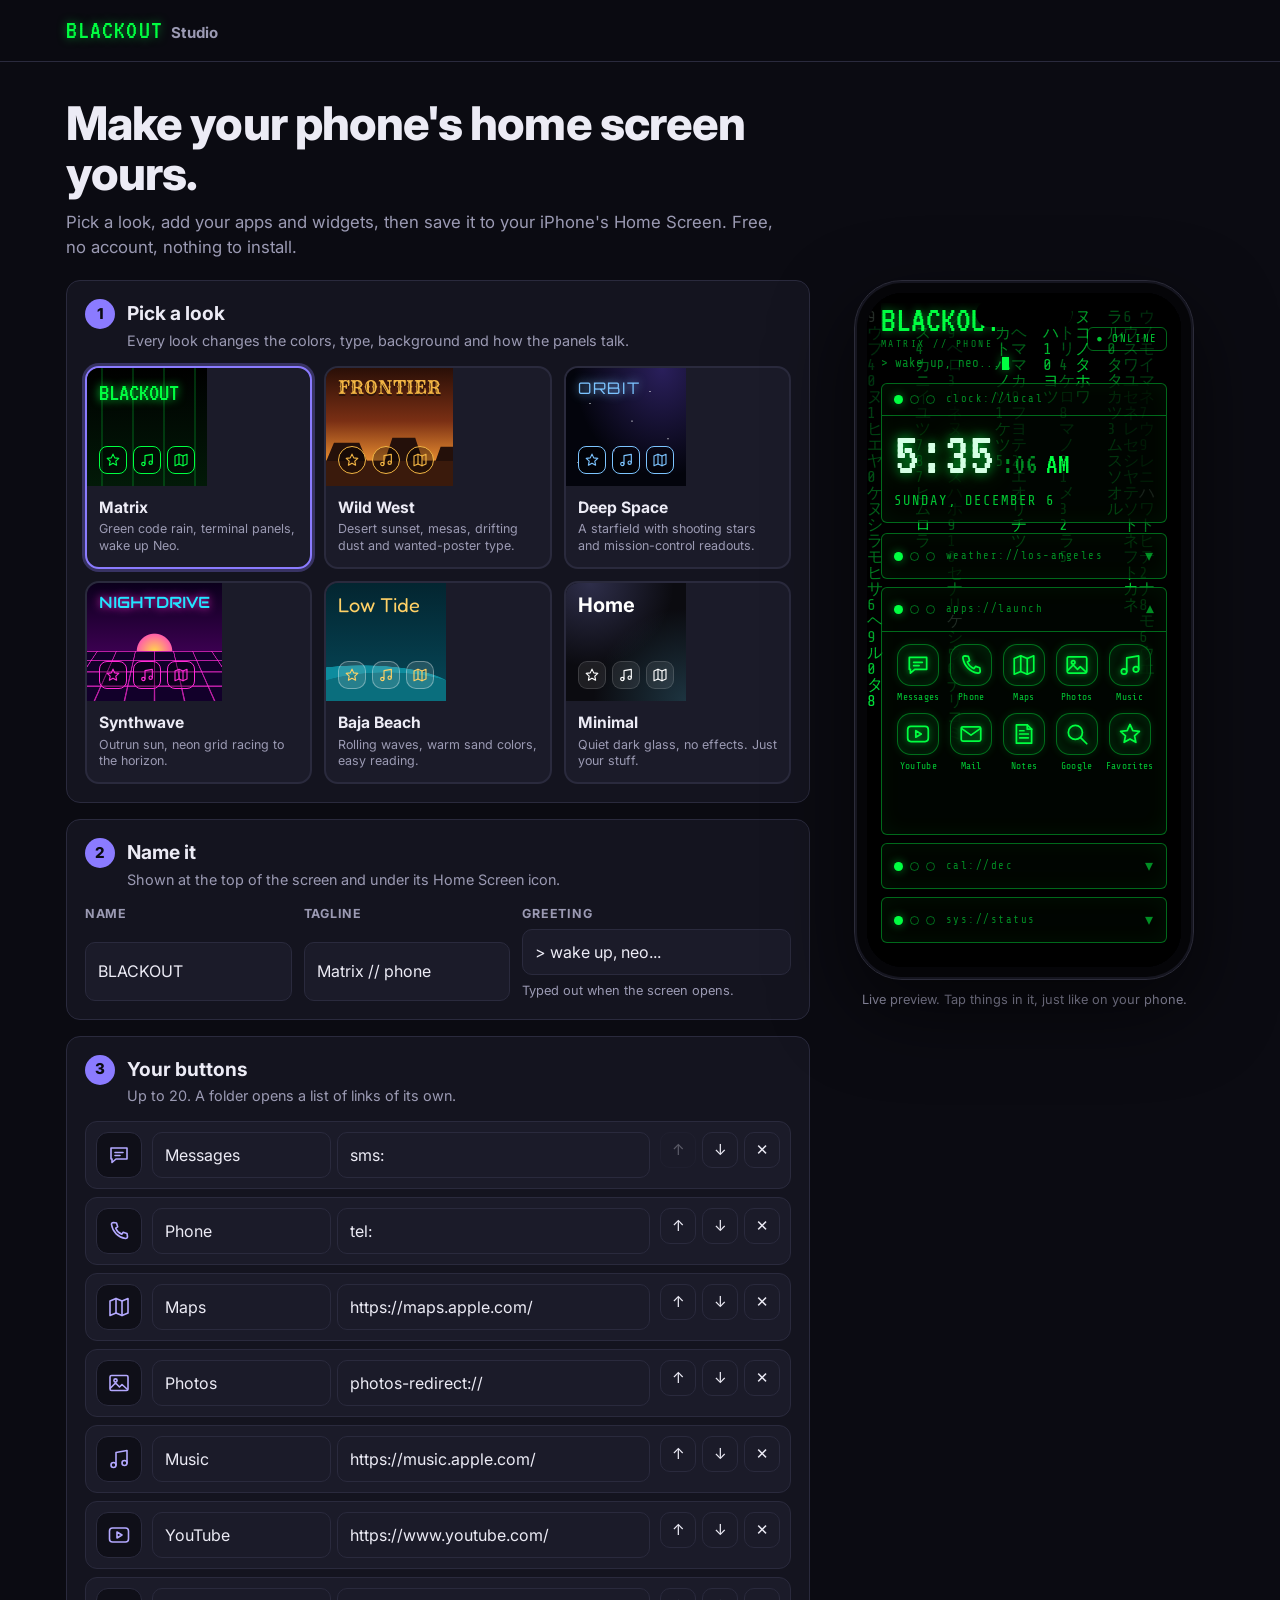
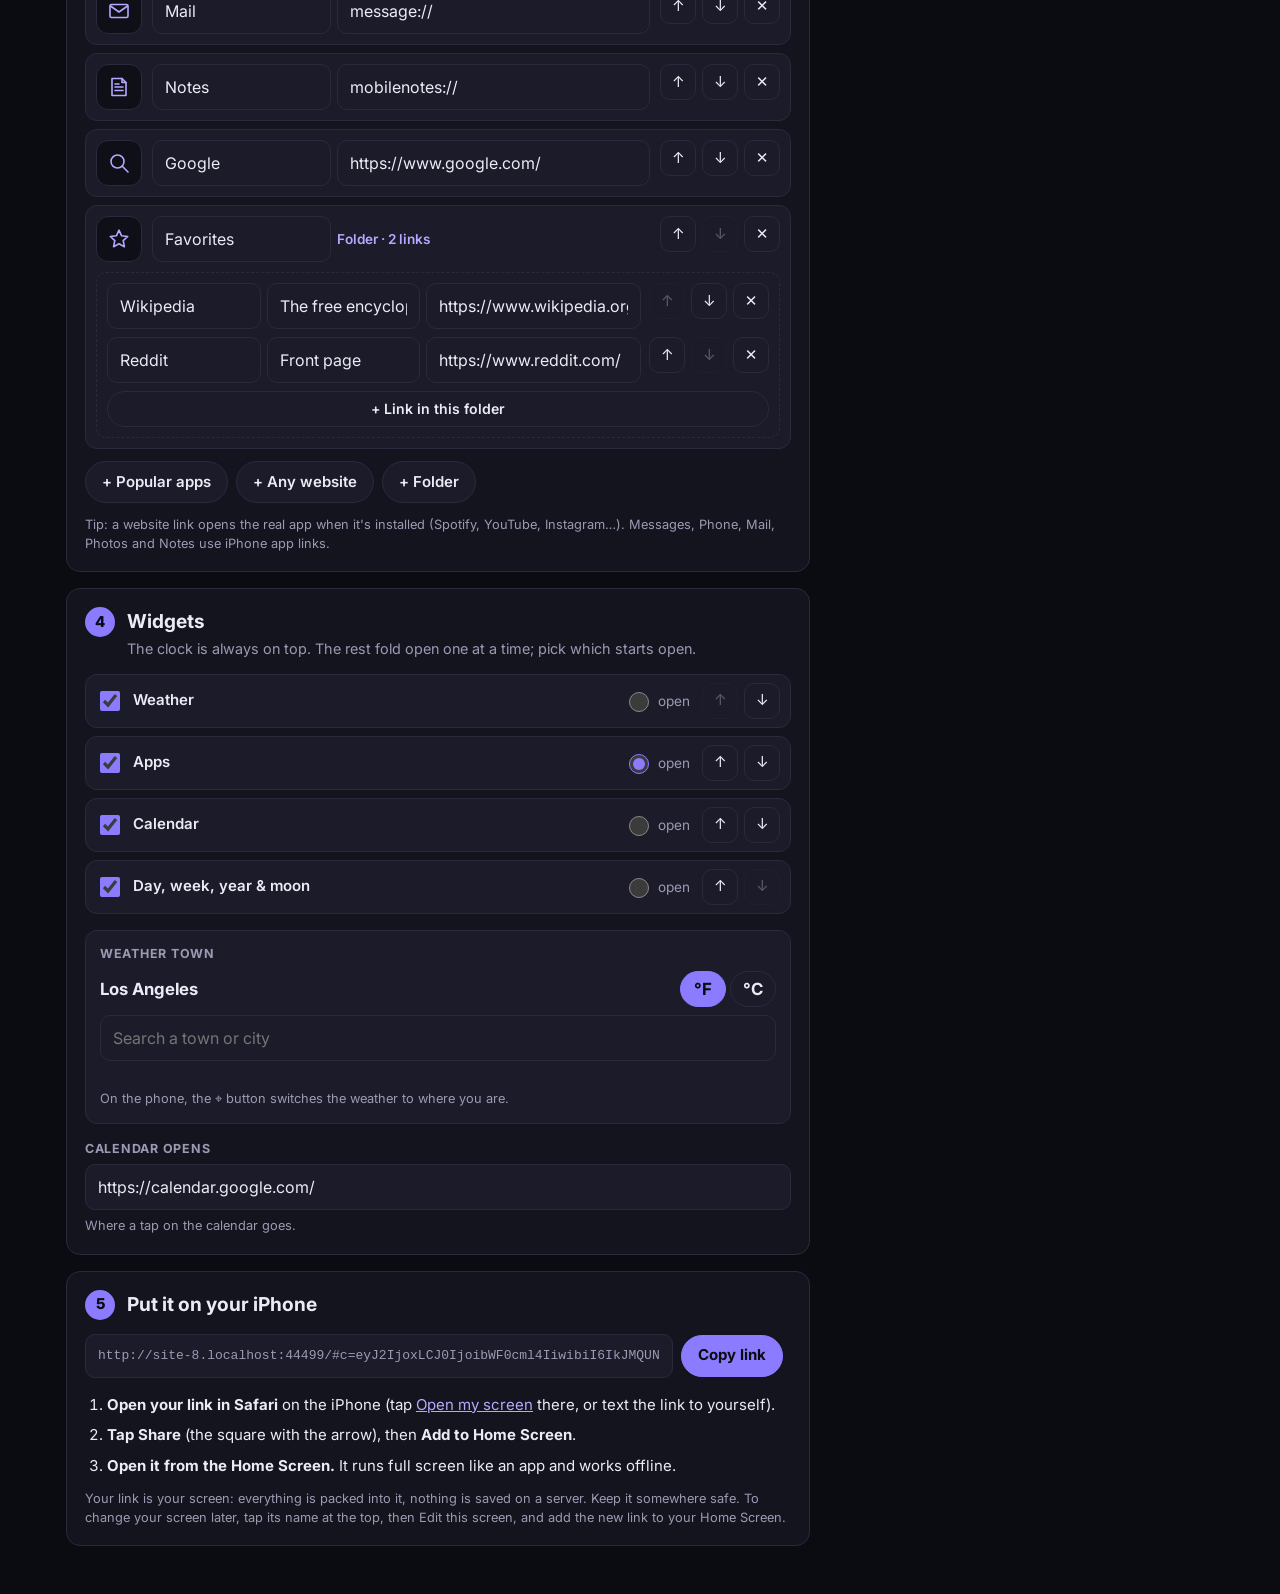
==== build.html @ 145faa7d "Add Blackout Studio: themes and a builder for anyone's screen Six themes (Matrix, Wild West, Deep Sp" ====
<!doctype html>
<html lang="en">
<head>
  <meta charset="utf-8" />
  <meta name="viewport" content="width=device-width, initial-scale=1, viewport-fit=cover" />
  <meta name="theme-color" content="#0b0b12" />
  <title>Blackout Studio · Make your own home screen</title>
  <meta name="description" content="Theme your iPhone home screen: pick a look, add your apps and widgets, and get your own link to add to your Home Screen." />
  <link rel="icon" href="/matrix-icon.svg" type="image/svg+xml" />
  <link rel="preconnect" href="https://fonts.googleapis.com" />
  <link rel="preconnect" href="https://fonts.gstatic.com" crossorigin />
  <link href="https://fonts.googleapis.com/css2?family=Inter:wght@400;500;600;700;800&family=Share+Tech+Mono&family=VT323&family=Rye&family=Orbitron:wght@700&family=Audiowide&family=Fredoka:wght@600&display=swap" rel="stylesheet" />
  <link rel="stylesheet" href="/build.css" />
</head>
<body>
  <noscript><p style="padding:16px">The builder needs JavaScript turned on.</p></noscript>
  <script src="/themes.js"></script>
  <script src="/build.js"></script>
</body>
</html>
---- build.css ----
/* BLACKOUT Studio — the builder page. Quiet dark studio chrome so the
 * themes themselves carry the color. */
:root {
  --bg: #0b0b12;
  --panel: #14141f;
  --panel-2: #1b1b29;
  --line: #2a2a3d;
  --text: #ecebf5;
  --muted: #9b9ab3;
  --accent: #8b7bff;
  --accent-2: #b4a9ff;
  --danger: #ff6b7a;
  --radius: 14px;
  --font: "Inter", system-ui, -apple-system, sans-serif;
  color-scheme: dark;
}
* { box-sizing: border-box; }
html { -webkit-text-size-adjust: 100%; }
body { margin: 0; background: var(--bg); color: var(--text); font: 15px/1.5 var(--font); }
a { color: var(--accent-2); }
button, input { font: inherit; color: inherit; }
:focus-visible { outline: 2px solid var(--accent); outline-offset: 2px; }

/* Top bar */
.top { position: sticky; top: 0; z-index: 20; background: rgba(11, 11, 18, 0.85); -webkit-backdrop-filter: blur(12px); backdrop-filter: blur(12px); border-bottom: 1px solid var(--line); }
.top-inner { max-width: 1180px; margin: 0 auto; display: flex; align-items: center; justify-content: space-between; padding: calc(10px + env(safe-area-inset-top)) 16px 10px; }
.logo { display: flex; align-items: baseline; gap: 8px; text-decoration: none; color: var(--text); }
.logo b { font-family: "VT323", monospace; font-weight: 400; font-size: 1.7rem; letter-spacing: 0.04em; color: #00ff41; text-shadow: 0 0 10px rgba(0, 255, 65, 0.5); }
.logo span { font-weight: 700; color: var(--muted); }

.studio { max-width: 1180px; margin: 0 auto; padding: 0 16px calc(48px + env(safe-area-inset-bottom)); }
.hero { padding: 36px 0 20px; max-width: 720px; }
.hero h1 { margin: 0; font-size: clamp(1.9rem, 5vw, 2.9rem); line-height: 1.08; letter-spacing: -0.02em; font-weight: 800; }
.hero p { margin: 12px 0 0; color: var(--muted); font-size: 1.05rem; }

.cols { display: grid; gap: 24px; }
@media (min-width: 980px) { .cols { grid-template-columns: minmax(0, 1fr) 380px; align-items: start; } }

/* Steps */
.steps { display: grid; gap: 16px; min-width: 0; }
.step { background: var(--panel); border: 1px solid var(--line); border-radius: var(--radius); padding: 18px; }
.step-head { display: flex; gap: 12px; align-items: flex-start; margin-bottom: 14px; }
.step-head h2 { margin: 0; font-size: 1.2rem; font-weight: 700; }
.step-head p { margin: 2px 0 0; color: var(--muted); font-size: 0.9rem; }
.num { flex: 0 0 auto; display: grid; place-items: center; width: 30px; height: 30px; border-radius: 50%; background: var(--accent); color: #0b0b12; font-weight: 800; }

.field { display: grid; gap: 6px; min-width: 0; }
.flabel { margin: 0; font-size: 0.78rem; font-weight: 700; text-transform: uppercase; letter-spacing: 0.06em; color: var(--muted); }
.field small, .note { color: var(--muted); font-size: 0.8rem; }
.note { margin: 12px 0 0; }
input[type="text"], input[type="search"] {
  width: 100%; min-height: 44px; padding: 10px 12px; border-radius: 10px;
  background: var(--panel-2); border: 1px solid var(--line); font-size: 16px;
}
input:focus { border-color: var(--accent); outline: none; }
.row3 { display: grid; gap: 12px; }
@media (min-width: 640px) { .row3 { grid-template-columns: 1fr 1fr 1.3fr; } }

.btn {
  display: inline-flex; align-items: center; justify-content: center; gap: 6px; min-height: 42px; padding: 0 16px;
  border-radius: 999px; border: 1px solid var(--line); background: var(--panel-2); font-weight: 600; cursor: pointer;
}
.btn:hover:not(:disabled) { border-color: var(--accent); }
.btn:disabled { opacity: 0.45; cursor: not-allowed; }
.btn.primary { background: var(--accent); border-color: var(--accent); color: #0b0b12; font-weight: 700; }
.btn.ghost { background: transparent; }
.btn.small { min-height: 36px; font-size: 0.88rem; }
.btn.wide { width: 100%; margin-top: 14px; }
.mini {
  display: grid; place-items: center; width: 36px; height: 36px; border-radius: 10px;
  border: 1px solid var(--line); background: var(--panel-2); cursor: pointer; font-size: 0.95rem;
}
.mini:disabled { opacity: 0.3; cursor: default; }
.mini.danger:hover { border-color: var(--danger); color: var(--danger); }
.tools { display: flex; gap: 6px; flex: 0 0 auto; }

/* Theme cards */
.themes { display: grid; gap: 12px; grid-template-columns: repeat(2, minmax(0, 1fr)); }
@media (min-width: 720px) { .themes { grid-template-columns: repeat(3, minmax(0, 1fr)); } }
.theme-card {
  display: flex; flex-direction: column; text-align: left; padding: 0; overflow: hidden; cursor: pointer;
  border-radius: var(--radius); border: 2px solid var(--line); background: var(--panel-2);
  transition: border-color 0.15s ease, transform 0.15s ease;
}
.theme-card:hover { transform: translateY(-2px); }
.theme-card[aria-pressed="true"] { border-color: var(--accent); box-shadow: 0 0 0 3px rgba(139, 123, 255, 0.3); }
.tc-text { display: grid; gap: 2px; padding: 10px 12px 12px; }
.tc-text b { font-size: 0.98rem; }
.tc-text small { color: var(--muted); font-size: 0.78rem; line-height: 1.35; }

.swatch {
  position: relative; display: flex; flex-direction: column; justify-content: space-between; height: 118px; padding: 12px;
  background: var(--a); color: var(--b); overflow: hidden;
}
.sw-name { position: relative; z-index: 1; font-size: 1.25rem; line-height: 1; text-shadow: 0 0 10px var(--b); }
.sw-icons { position: relative; z-index: 1; display: flex; gap: 6px; }
.sw-icons i { display: grid; place-items: center; width: 28px; height: 28px; border-radius: 8px; border: 1px solid var(--b); background: rgba(0, 0, 0, 0.35); }
.sw-icons svg { width: 16px; height: 16px; fill: none; stroke: var(--b); stroke-width: 1.7; stroke-linecap: round; stroke-linejoin: round; }

.theme-matrix { background: repeating-linear-gradient(90deg, transparent 0 14px, rgba(0, 255, 65, 0.18) 14px 16px, transparent 16px 31px), linear-gradient(#000, #021a08); }
.theme-matrix .sw-name { font-family: "VT323", monospace; font-size: 1.6rem; }
.theme-western { background: linear-gradient(#2a0f07 0, #7a2f14 45%, #e3892f 78%, #3a1a0c 79%); }
.theme-western::after { content: ""; position: absolute; left: 0; right: 0; bottom: 21%; height: 26px; background: #24100a; clip-path: polygon(0 100%, 6% 30%, 26% 30%, 32% 100%, 46% 100%, 52% 10%, 70% 10%, 76% 100%, 86% 100%, 90% 45%, 100% 45%, 100% 100%); }
.theme-western .sw-name { font-family: "Rye", serif; font-size: 1.1rem; color: #f2b544; text-shadow: 0 2px 0 #2a140b; }
.theme-western .sw-icons i { border-radius: 50%; }
.theme-space { background: radial-gradient(1px 1px at 20% 30%, #fff, transparent), radial-gradient(1px 1px at 70% 20%, #fff, transparent), radial-gradient(1.5px 1.5px at 40% 70%, #c9b6ff, transparent), radial-gradient(1px 1px at 85% 60%, #fff, transparent), radial-gradient(1px 1px at 10% 80%, #fff, transparent), radial-gradient(1px 1px at 55% 45%, #fff, transparent), radial-gradient(ellipse at 80% 0%, #2a1f5c 0, #03040c 65%); }
.theme-space .sw-name { font-family: "Orbitron", sans-serif; font-size: 1rem; letter-spacing: 0.12em; }
.theme-synthwave { background: linear-gradient(transparent 58%, #12002a 58%), radial-gradient(circle at 50% 58%, #ffd84a 0, #ff5ea8 18%, transparent 19%), linear-gradient(#0b001c, #3b0050 58%); }
.theme-synthwave::after { content: ""; position: absolute; left: -20%; right: -20%; bottom: 0; height: 42%; background: repeating-linear-gradient(90deg, transparent 0 18px, rgba(255, 43, 214, 0.7) 18px 19px), repeating-linear-gradient(0deg, transparent 0 9px, rgba(255, 43, 214, 0.7) 9px 10px); transform: perspective(60px) rotateX(35deg); transform-origin: top; }
.theme-synthwave .sw-name { font-family: "Audiowide", sans-serif; font-size: 1rem; color: #22e4ff; text-shadow: 0 0 8px #ff2bd6; }
.theme-ocean { background: radial-gradient(ellipse 120% 40% at 50% 100%, #0a6e7d 0 60%, transparent 61%), radial-gradient(ellipse 140% 40% at 30% 92%, #0d8c9e 0 55%, transparent 56%), linear-gradient(#032530, #06495a); }
.theme-ocean .sw-name { font-family: "Fredoka", sans-serif; color: #ffd166; text-shadow: none; }
.theme-ocean .sw-icons i { border-color: rgba(255, 255, 255, 0.35); background: rgba(255, 255, 255, 0.12); border-radius: 10px; }
.theme-ocean .sw-icons svg { stroke: #ffd166; }
.theme-minimal { background: radial-gradient(circle at 20% 0%, #2e2e4a 0, transparent 55%), radial-gradient(circle at 100% 100%, #1d3440 0, transparent 55%), #0b0b10; }
.theme-minimal .sw-name { font-family: "Inter", sans-serif; font-weight: 700; text-shadow: none; }
.theme-minimal .sw-icons i { border-color: rgba(255, 255, 255, 0.14); background: rgba(255, 255, 255, 0.08); border-radius: 9px; }

/* Apps */
.app-list, .folder-links, .widget-list, .geo-results { list-style: none; margin: 0; padding: 0; }
.app-list { display: grid; gap: 8px; }
.app-row { display: grid; grid-template-columns: auto minmax(0, 1fr) auto; gap: 10px; align-items: center; padding: 10px; border-radius: 12px; background: var(--panel-2); border: 1px solid var(--line); }
.app-fields { display: grid; gap: 6px; min-width: 0; }
@media (min-width: 640px) { .app-fields { grid-template-columns: 0.8fr 1.4fr; } }
.app-row .tools { align-self: start; }
@media (max-width: 520px) {
  .app-row { grid-template-columns: auto minmax(0, 1fr); }
  .app-row > .tools { grid-column: 1 / -1; justify-content: flex-end; }
}
.tag { align-self: center; color: var(--accent-2); font-size: 0.85rem; font-weight: 600; }
.icon-pick {
  display: grid; place-items: center; width: 46px; height: 46px; border-radius: 12px; cursor: pointer;
  border: 1px solid var(--line); background: #0f0f18;
}
.icon-pick svg { width: 24px; height: 24px; fill: none; stroke: var(--accent-2); stroke-width: 1.6; stroke-linecap: round; stroke-linejoin: round; }
.icon-pick[aria-pressed="true"] { border-color: var(--accent); background: rgba(139, 123, 255, 0.18); }
.folder-box { grid-column: 1 / -1; display: grid; gap: 8px; padding: 10px; border-radius: 10px; border: 1px dashed var(--line); }
.folder-links { display: grid; gap: 8px; }
.flink { display: flex; gap: 8px; align-items: flex-start; }
.flink-fields { flex: 1; min-width: 0; display: grid; gap: 6px; }
@media (min-width: 640px) { .flink-fields { grid-template-columns: 1fr 1fr 1.4fr; } }
.adds { display: flex; flex-wrap: wrap; gap: 8px; margin-top: 12px; }

/* Widgets */
.widget-list { display: grid; gap: 8px; }
.widget-row { display: flex; align-items: center; gap: 12px; padding: 8px 10px; border-radius: 12px; background: var(--panel-2); border: 1px solid var(--line); }
.widget-row.off { opacity: 0.6; }
.switch { flex: 1; display: flex; align-items: center; gap: 10px; min-height: 36px; cursor: pointer; font-weight: 600; }
.switch input, .radio input { width: 20px; height: 20px; accent-color: var(--accent); }
.radio { display: flex; align-items: center; gap: 6px; color: var(--muted); font-size: 0.85rem; cursor: pointer; }
.weather-box { display: grid; gap: 8px; margin: 16px 0; padding: 14px; border-radius: 12px; background: var(--panel-2); border: 1px solid var(--line); }
.current-spot { margin: 0; display: flex; align-items: center; justify-content: space-between; gap: 10px; font-size: 1.05rem; }
.units { display: flex; gap: 4px; }
.unit { min-width: 46px; min-height: 36px; border-radius: 999px; border: 1px solid var(--line); background: transparent; cursor: pointer; font-weight: 700; }
.unit[aria-pressed="true"] { background: var(--accent); border-color: var(--accent); color: #0b0b12; }
.geo-results { display: grid; gap: 4px; }
.geo-results button { width: 100%; display: flex; flex-wrap: wrap; gap: 0 8px; align-items: baseline; padding: 10px 12px; border-radius: 10px; border: 1px solid var(--line); background: #0f0f18; cursor: pointer; text-align: left; }
.geo-results button:hover { border-color: var(--accent); }
.geo-results span, .geo-results .none { color: var(--muted); font-size: 0.85rem; }

/* Get it */
.link-row { display: flex; flex-wrap: wrap; gap: 8px; align-items: center; }
.link-box { flex: 1 1 260px; font-family: ui-monospace, monospace; font-size: 13px !important; color: var(--muted); }
.copied { color: #5ee08a; font-weight: 700; font-size: 0.9rem; }
.how { margin: 16px 0 0; padding-left: 22px; display: grid; gap: 8px; }
.how b { color: var(--text); }

/* Preview */
.preview { display: none; }
@media (min-width: 980px) {
  .preview { display: grid; justify-items: center; gap: 10px; position: sticky; top: 76px; }
  .show-preview { display: none; }
}
.phone { position: relative; width: 340px; height: 700px; border-radius: 48px; padding: 12px; background: #050508; border: 1px solid #2c2c3a; box-shadow: 0 30px 80px rgba(0, 0, 0, 0.6), inset 0 0 0 2px #15151f; }
.phone-screen { width: 100%; height: 100%; border: 0; border-radius: 36px; background: #000; }
.notch { position: absolute; top: 20px; left: 50%; transform: translateX(-50%); width: 96px; height: 26px; border-radius: 20px; background: #000; z-index: 2; }
.hint { margin: 0; color: var(--muted); font-size: 0.8rem; text-align: center; }
.full-preview { position: fixed; inset: 0; z-index: 50; background: #000; }
.full-preview iframe { width: 100%; height: 100%; border: 0; }
.close-preview { position: fixed; z-index: 51; left: 50%; transform: translateX(-50%); bottom: calc(16px + env(safe-area-inset-bottom)); box-shadow: 0 8px 24px rgba(0, 0, 0, 0.5); }

/* Dialogs */
.dialog-backdrop { position: fixed; inset: 0; z-index: 60; display: grid; place-items: end center; background: rgba(0, 0, 0, 0.6); padding: 16px; }
@media (min-width: 640px) { .dialog-backdrop { place-items: center; } }
.dialog { width: min(520px, 100%); max-height: 85vh; overflow-y: auto; background: var(--panel); border: 1px solid var(--line); border-radius: 18px; padding: 16px 16px calc(16px + env(safe-area-inset-bottom)); }
.dialog-head { display: flex; align-items: center; justify-content: space-between; margin-bottom: 12px; }
.dialog-head h3 { margin: 0; font-size: 1.1rem; }
.icon-grid { display: grid; grid-template-columns: repeat(auto-fill, minmax(52px, 1fr)); gap: 8px; }
.icon-grid .icon-pick { width: 100%; aspect-ratio: 1; height: auto; }
.catalog { display: grid; grid-template-columns: repeat(auto-fill, minmax(140px, 1fr)); gap: 8px; }
.cat-item { display: flex; align-items: center; gap: 10px; padding: 8px; border-radius: 12px; border: 1px solid var(--line); background: var(--panel-2); cursor: pointer; text-align: left; }
.cat-item .icon-pick { width: 38px; height: 38px; }
.cat-item.added { border-color: #5ee08a; }
.cat-item.added b::after { content: " ✓"; color: #5ee08a; }

@media (prefers-reduced-motion: reduce) {
  .theme-card { transition: none; }
}
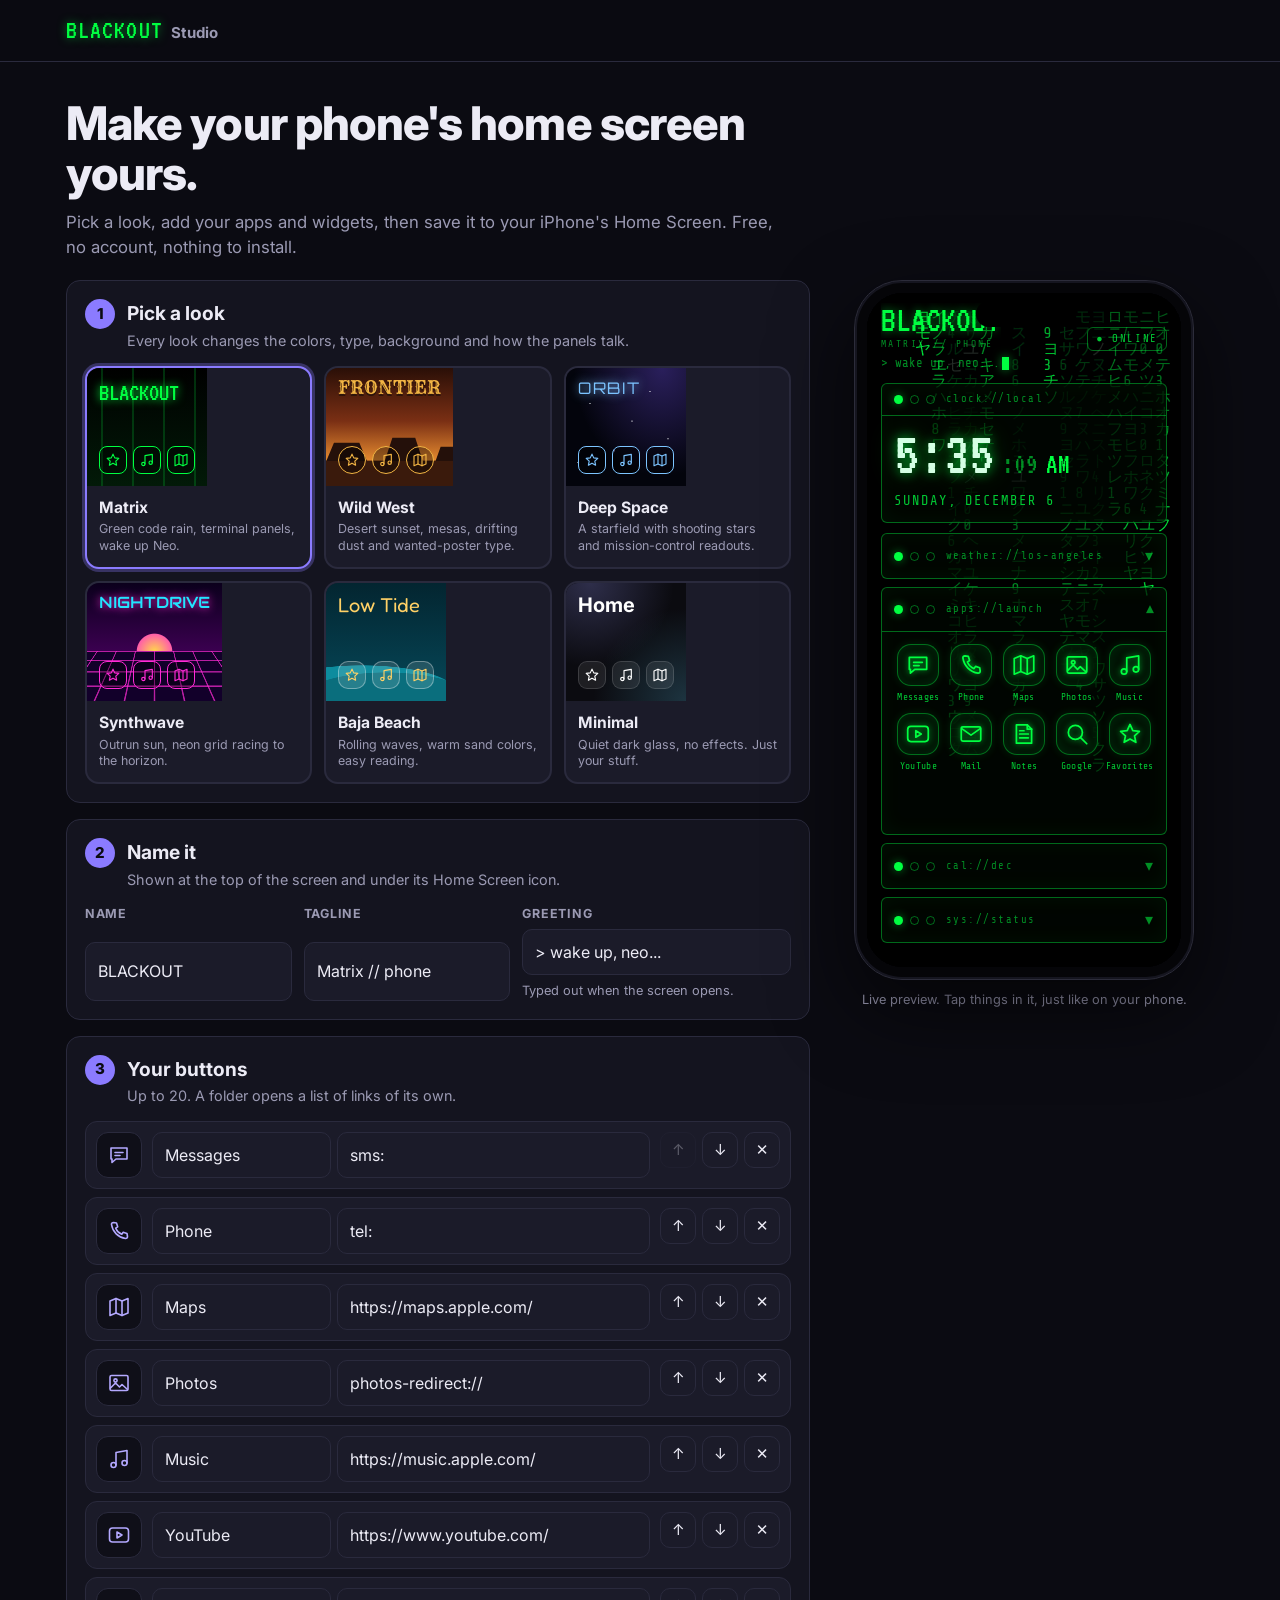
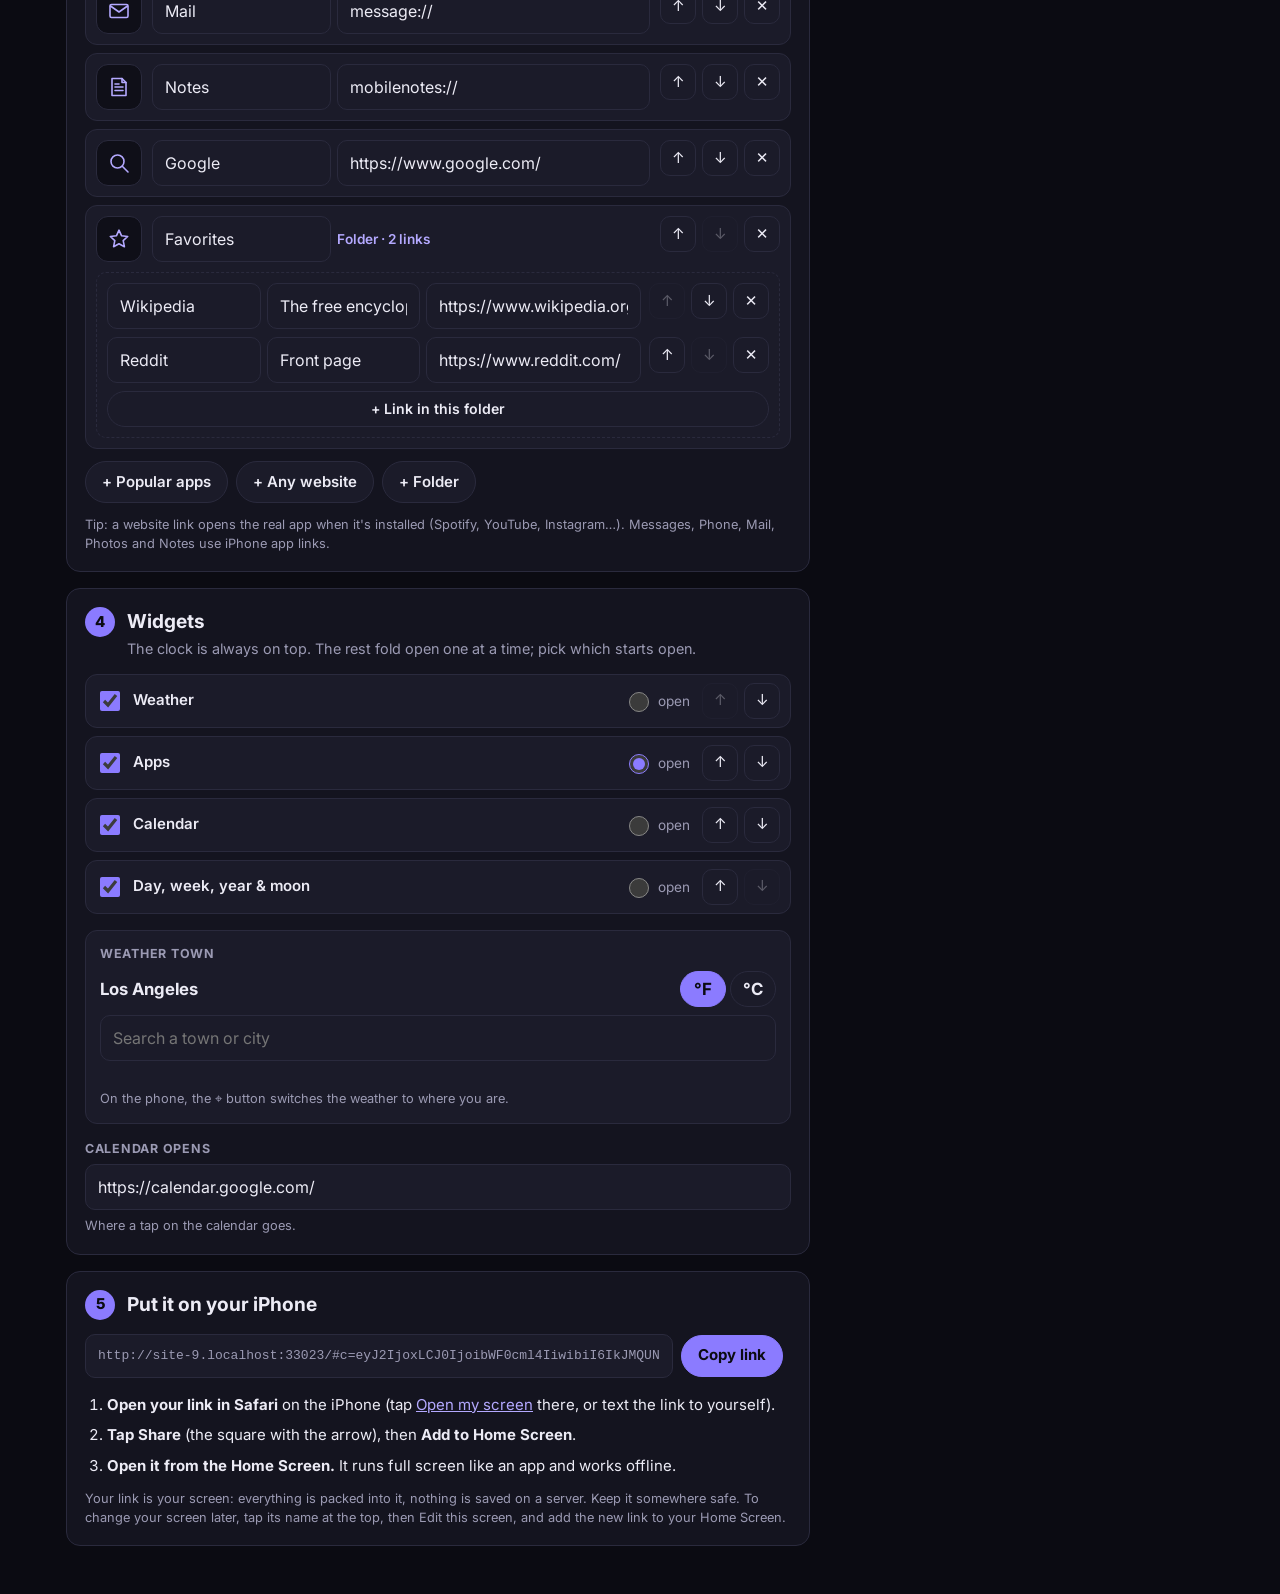
==== commit 8b4fdba9: "Merge main into icon branch Co-Authored-By: Claude Sonnet 5.5 <noreply@anthropic.com> Claude-Session" ====
--- a/build.html
+++ b/build.html
@@ -7,6 +7,8 @@
   <title>Blackout Studio · Make your own home screen</title>
   <meta name="description" content="Theme your iPhone home screen: pick a look, add your apps and widgets, and get your own link to add to your Home Screen." />
   <link rel="icon" href="/matrix-icon.svg" type="image/svg+xml" />
+  <link rel="icon" href="/favicon.ico" sizes="48x48" />
+  <link rel="icon" href="/favicon-32.png" sizes="32x32" type="image/png" />
   <link rel="preconnect" href="https://fonts.googleapis.com" />
   <link rel="preconnect" href="https://fonts.gstatic.com" crossorigin />
   <link href="https://fonts.googleapis.com/css2?family=Inter:wght@400;500;600;700;800&family=Share+Tech+Mono&family=VT323&family=Rye&family=Orbitron:wght@700&family=Audiowide&family=Fredoka:wght@600&display=swap" rel="stylesheet" />
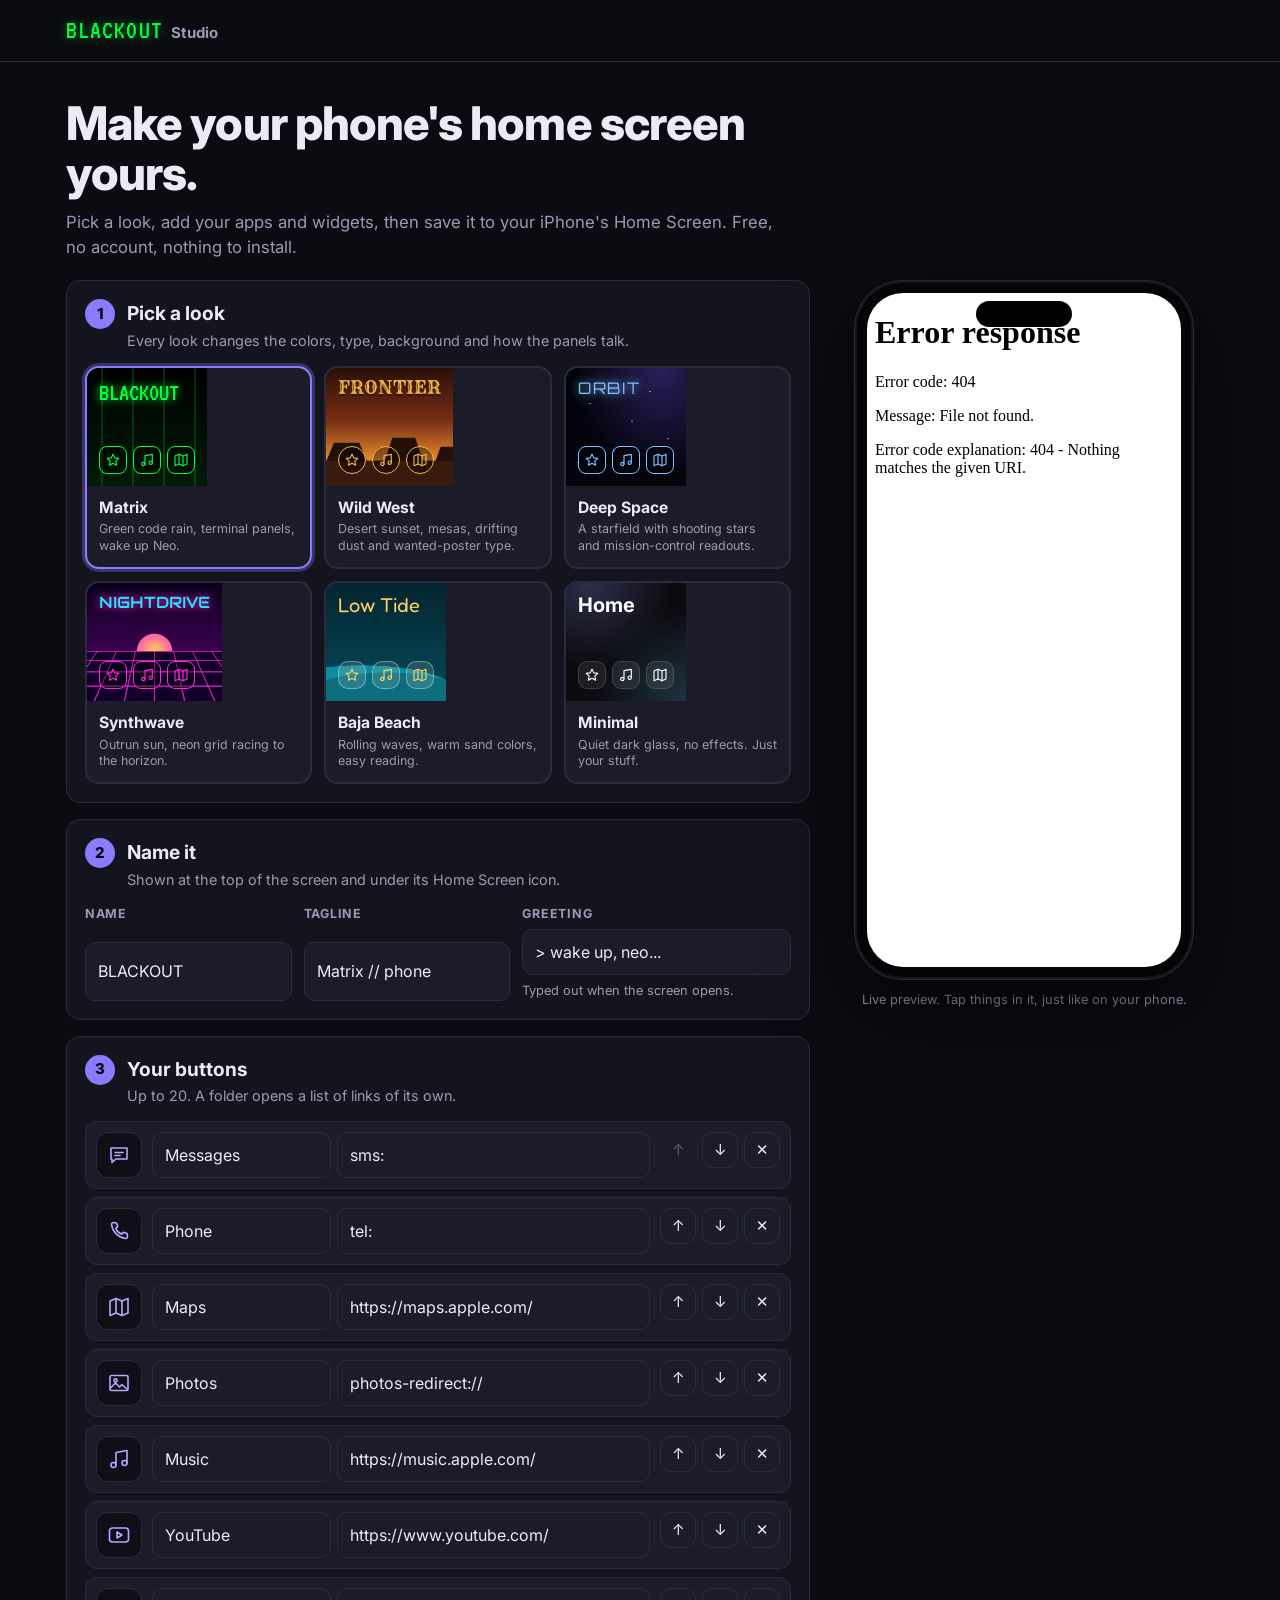
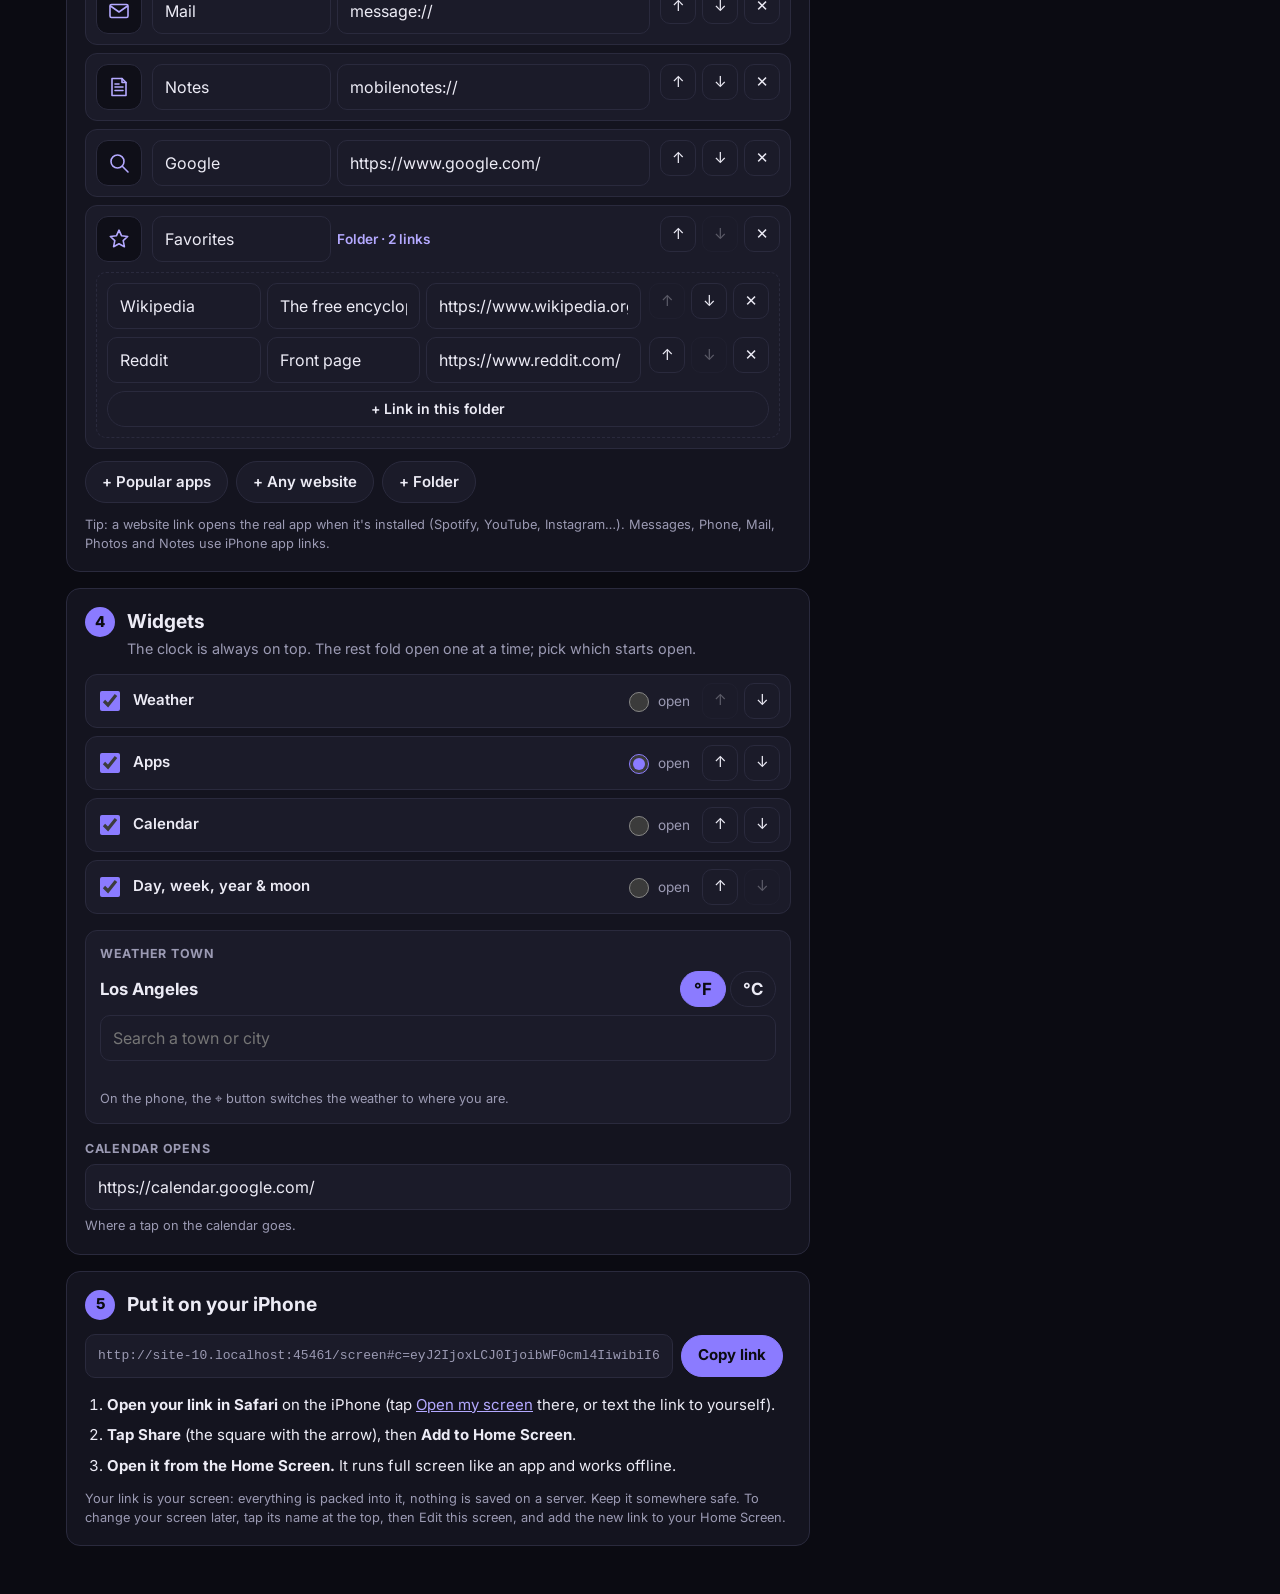
==== commit 9c97a35e: "Add complete icons, install and share-link metadata Every page now carries a multi-size favicon (16/" ====
--- a/build.html
+++ b/build.html
@@ -5,9 +5,29 @@
   <meta name="viewport" content="width=device-width, initial-scale=1, viewport-fit=cover" />
   <meta name="theme-color" content="#0b0b12" />
   <title>Blackout Studio · Make your own home screen</title>
-  <meta name="description" content="Theme your iPhone home screen: pick a look, add your apps and widgets, and get your own link to add to your Home Screen." />
+  <!-- share + install metadata -->
+  <meta name="description" content="Theme your phone home screen: pick a look, add your apps and widgets, and get your own link to add to your Home Screen." />
+  <link rel="canonical" href="https://matrix-blackout-orpin.vercel.app/build" />
+  <meta property="og:type" content="website" />
+  <meta property="og:site_name" content="Matrix Blackout" />
+  <meta property="og:url" content="https://matrix-blackout-orpin.vercel.app/build" />
+  <meta property="og:title" content="Blackout Studio · Make your own home screen" />
+  <meta property="og:description" content="Theme your phone home screen: pick a look, add your apps and widgets, and get your own link to add to your Home Screen." />
+  <meta property="og:locale" content="en_US" />
+  <meta property="og:locale:alternate" content="es_MX" />
+  <meta property="og:image" content="https://matrix-blackout-orpin.vercel.app/og-image.jpg" />
+  <meta property="og:image:type" content="image/jpeg" />
+  <meta property="og:image:width" content="1200" />
+  <meta property="og:image:height" content="630" />
+  <meta property="og:image:alt" content="Blackout Bridge: a falling-code starship bridge for your phone" />
+  <meta name="twitter:card" content="summary_large_image" />
+  <meta name="twitter:title" content="Blackout Studio · Make your own home screen" />
+  <meta name="twitter:description" content="Theme your phone home screen: pick a look, add your apps and widgets, and get your own link to add to your Home Screen." />
+  <meta name="twitter:image" content="https://matrix-blackout-orpin.vercel.app/og-image.jpg" />
+  <link rel="apple-touch-icon" href="/apple-touch-icon.png" sizes="180x180" />
+  <!-- /share + install metadata -->
   <link rel="icon" href="/matrix-icon.svg" type="image/svg+xml" />
-  <link rel="icon" href="/favicon.ico" sizes="48x48" />
+  <link rel="icon" href="/favicon.ico" sizes="16x16 32x32 48x48" />
   <link rel="icon" href="/favicon-32.png" sizes="32x32" type="image/png" />
   <link rel="preconnect" href="https://fonts.googleapis.com" />
   <link rel="preconnect" href="https://fonts.gstatic.com" crossorigin />
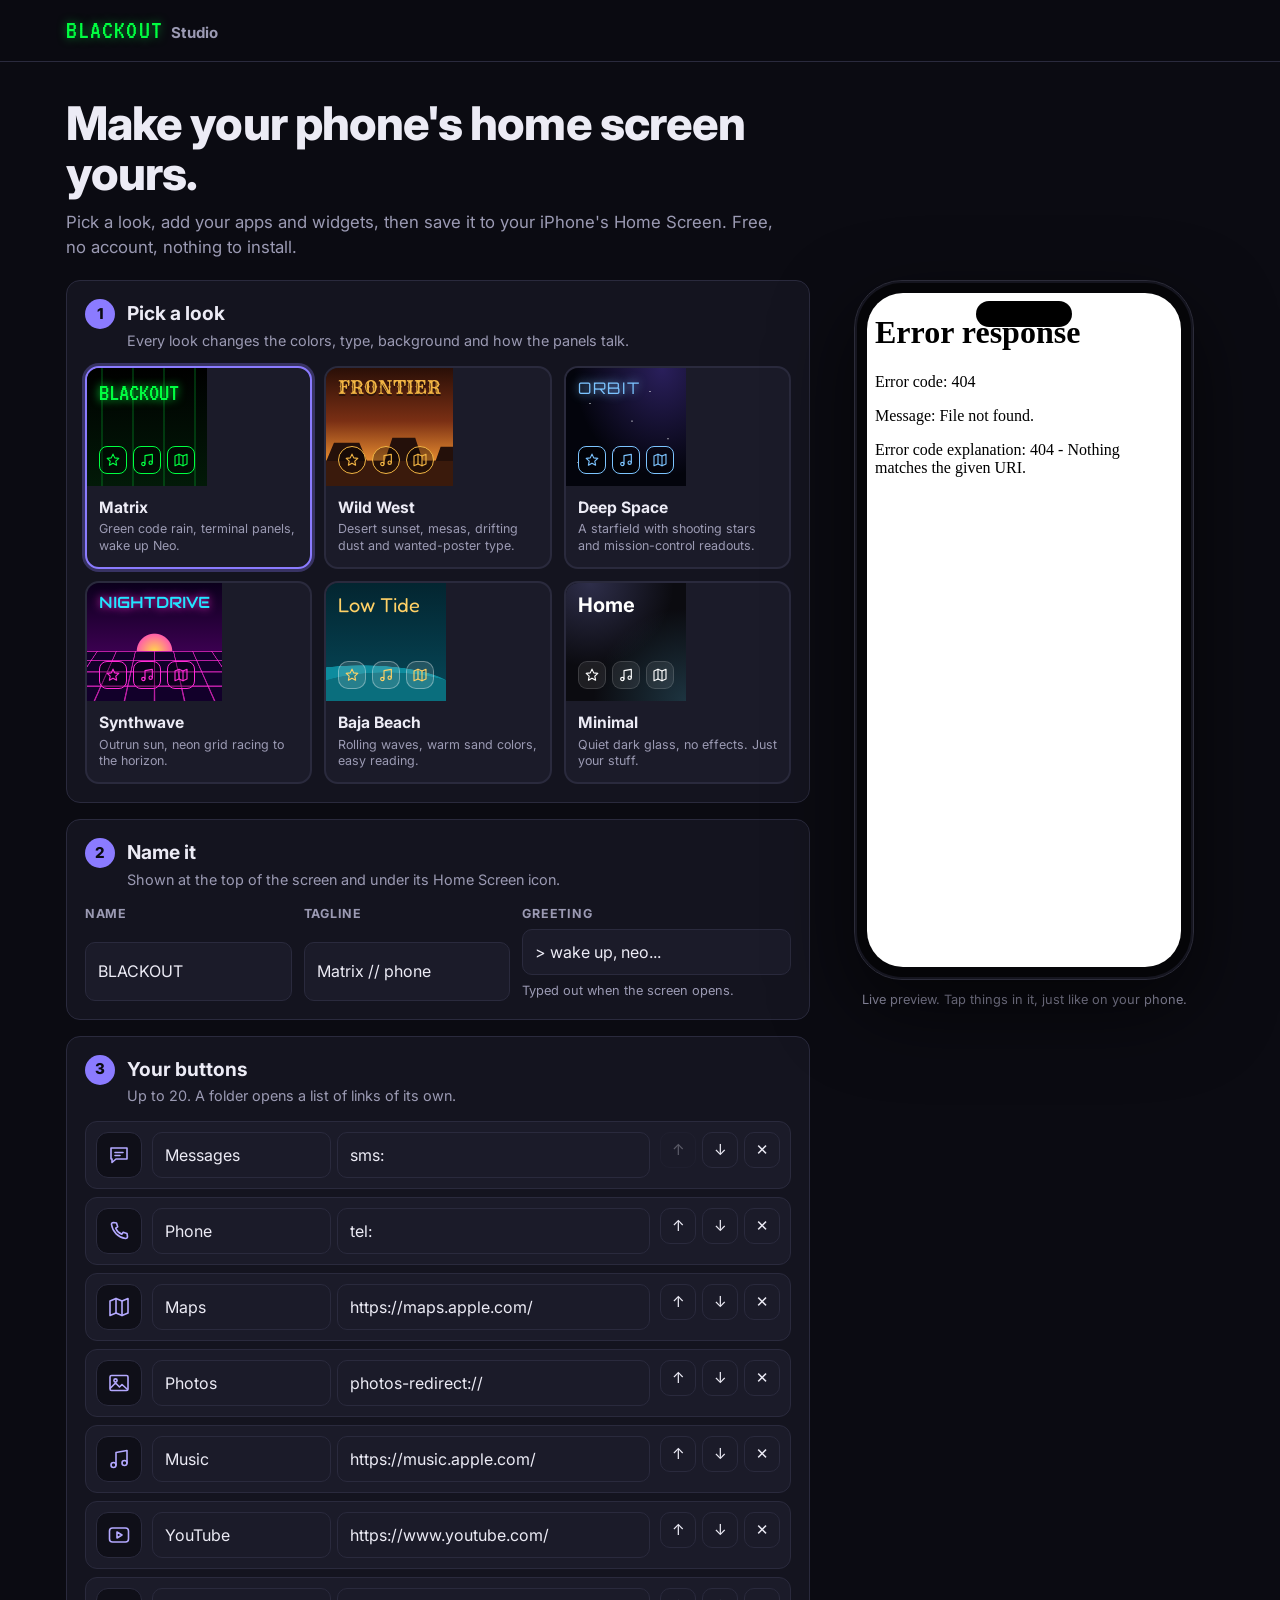
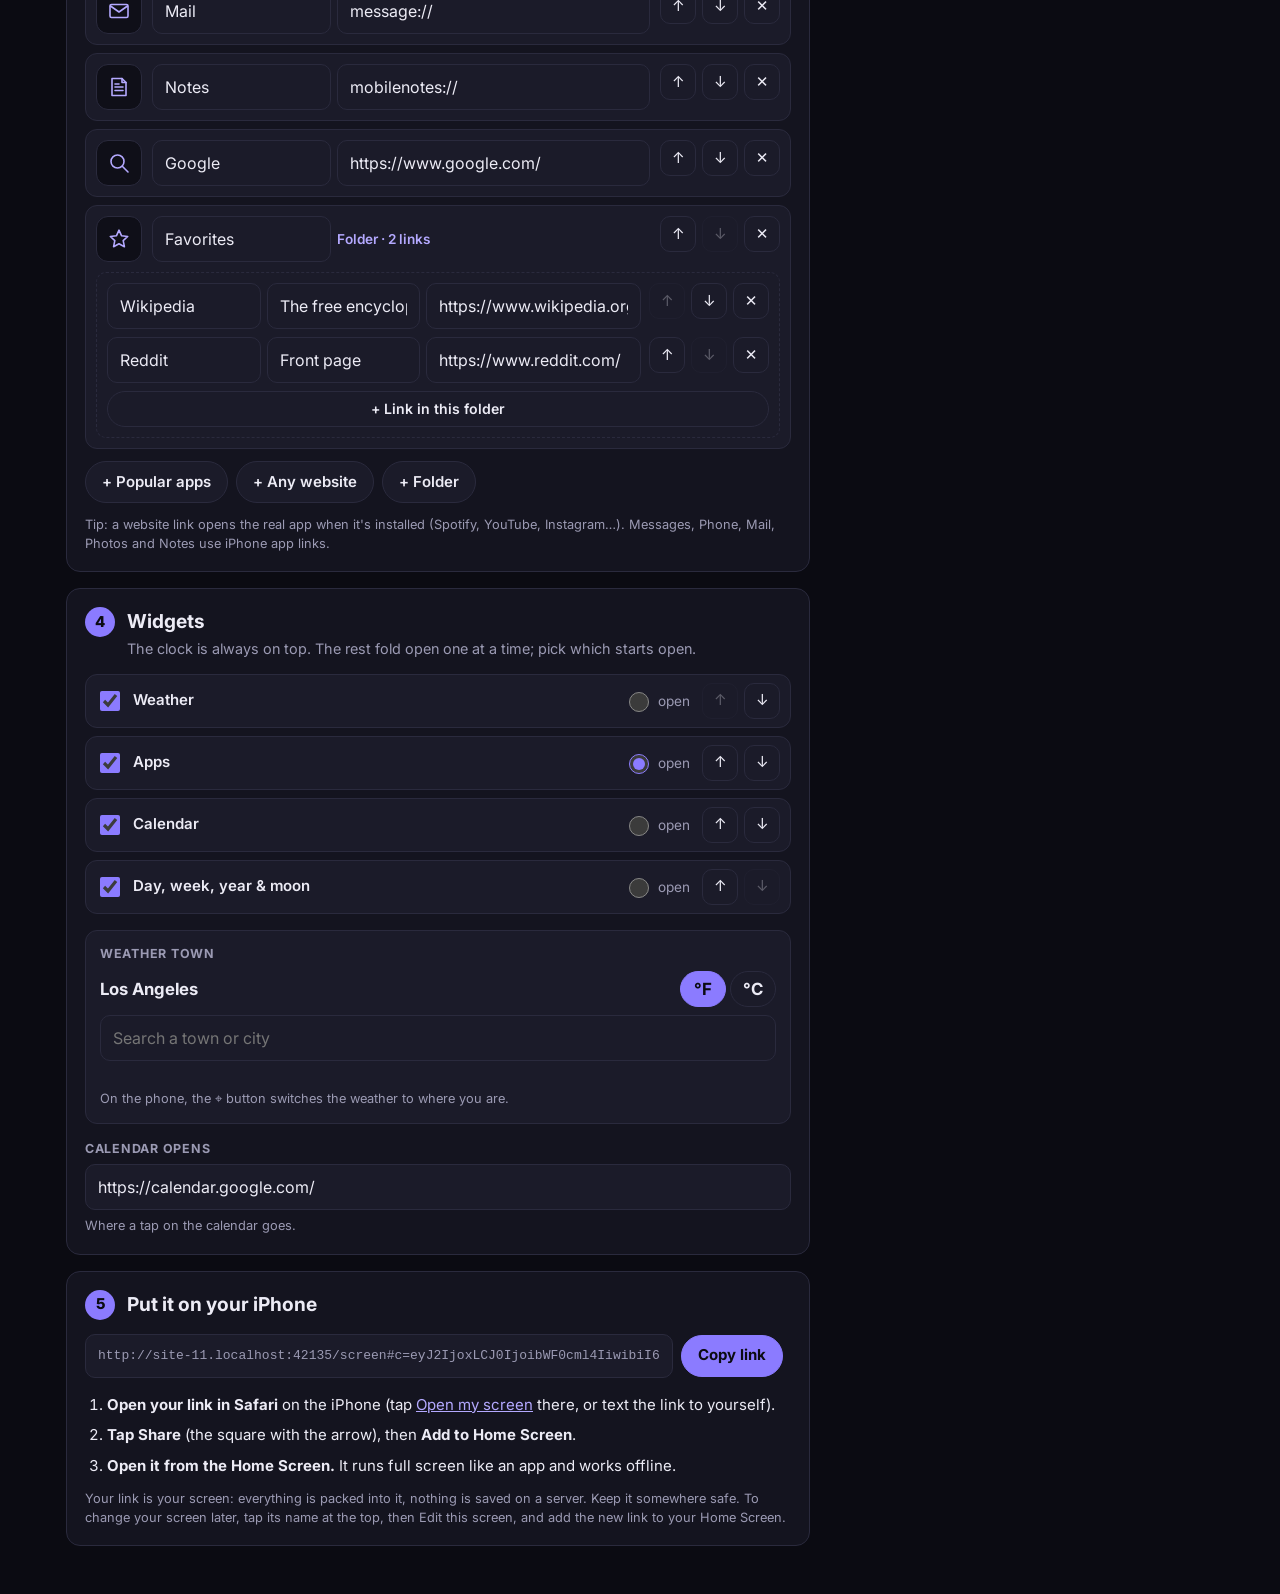
==== commit 09625eba: "Add bottom-right visit counter badge Shows unique visits today and all time (tap for week, month, ye" ====
--- a/build.html
+++ b/build.html
@@ -38,5 +38,6 @@
   <noscript><p style="padding:16px">The builder needs JavaScript turned on.</p></noscript>
   <script src="/themes.js"></script>
   <script src="/build.js"></script>
+  <script src="/visit-counter.js" data-site="matrix-blackout" defer></script>
 </body>
 </html>
